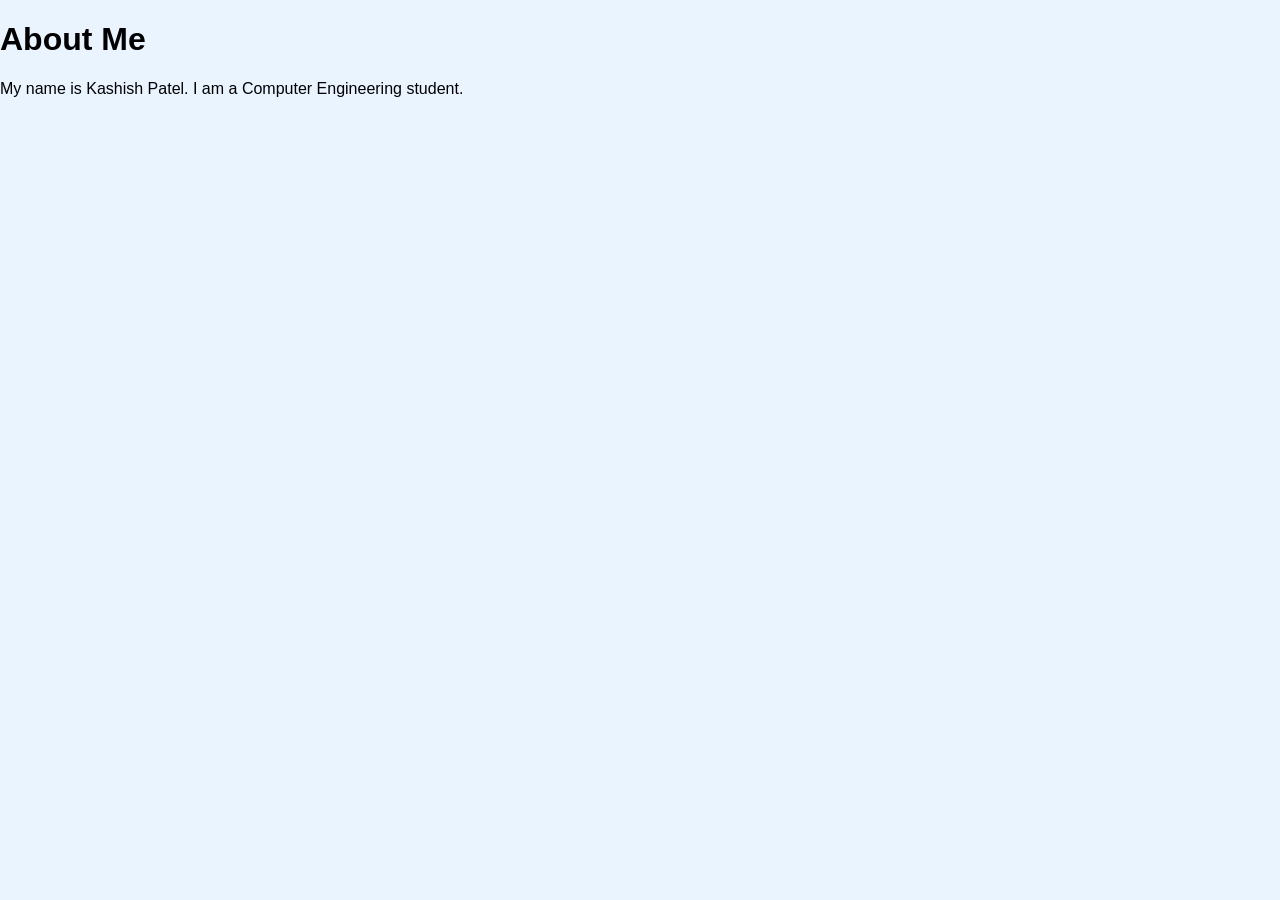
==== about.html @ 567d525a "Create about.html" ====
<!DOCTYPE html>
<html>
<head>
    <title>About</title>
    <link rel="stylesheet" href="style.css">
</head>
<body>

    <h1>About Me</h1>

    <p>My name is Kashish Patel. I am a Computer Engineering student.</p>

</body>
</html>
---- style.css ----
body{
    margin:0;
    font-family:Arial,sans-serif;
    background:#eaf4ff;
}

header{
    background:#0077cc;
    color:white;
    text-align:center;
    padding:25px;
}

nav{
    background:#005fa3;
    text-align:center;
    padding:15px;
}

nav a{
    color:white;
    text-decoration:none;
    margin:15px;
    font-weight:bold;
}

.container{
    width:80%;
    max-width:600px;
    margin:30px auto;
    background:white;
    padding:20px;
    border-radius:10px;
    text-align:center;
}

input,select{
    width:90%;
    padding:10px;
    margin:10px;
    border:1px solid #ccc;
    border-radius:5px;
}

button{
    background:#0077cc;
    color:white;
    border:none;
    padding:12px 20px;
    border-radius:5px;
    cursor:pointer;
}

button:hover{
    background:#005fa3;
}

#result{
    margin-top:20px;
    color:green;
    font-weight:bold;
    font-size:20px;
}

footer{
    text-align:center;
    background:#0077cc;
    color:white;
    padding:15px;
    margin-top:30px;
}
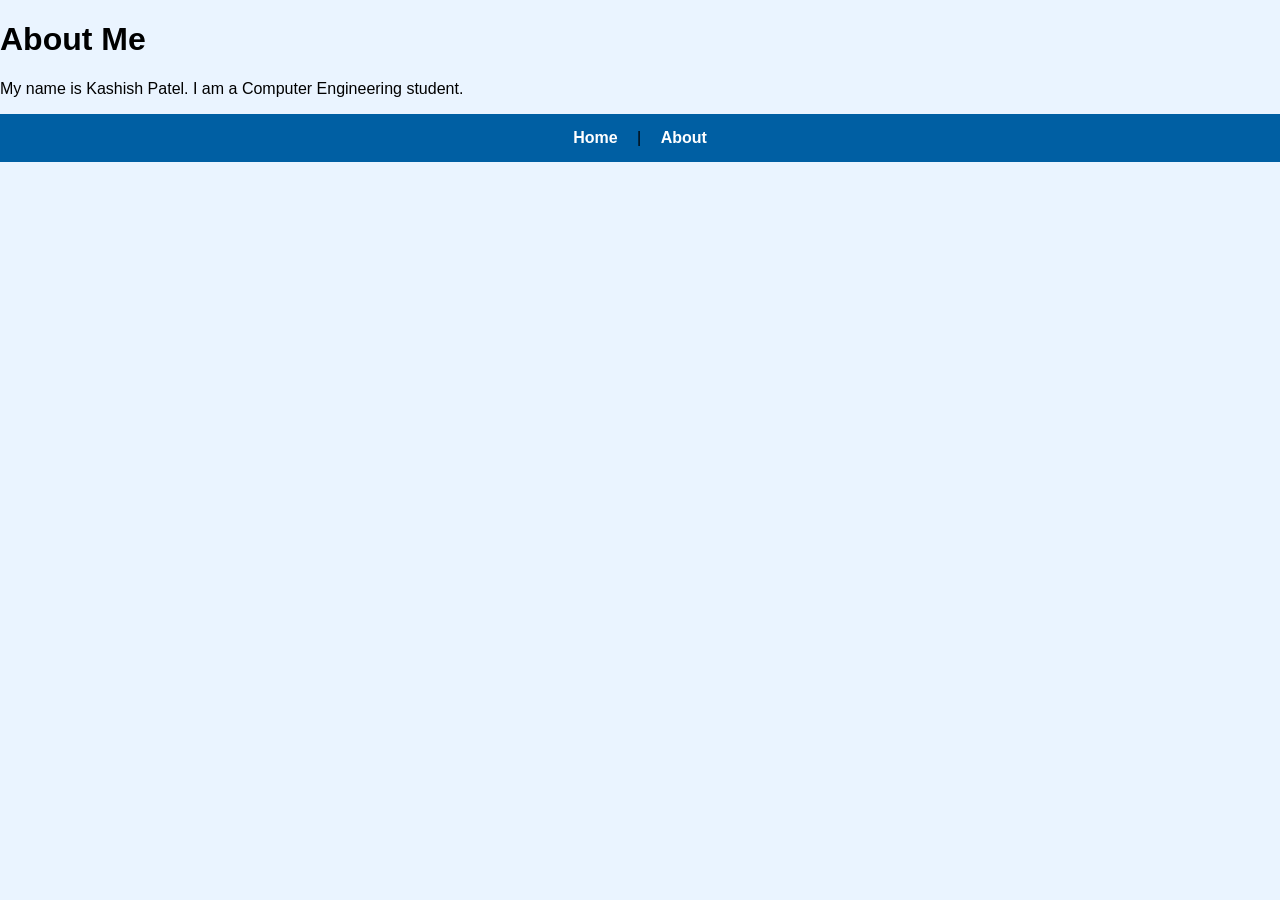
==== commit 16378332: "Update about.html" ====
--- a/about.html
+++ b/about.html
@@ -12,3 +12,7 @@
 
 </body>
 </html>
+<nav>
+    <a href="index.html">Home</a> |
+    <a href="about.html">About</a>
+</nav>
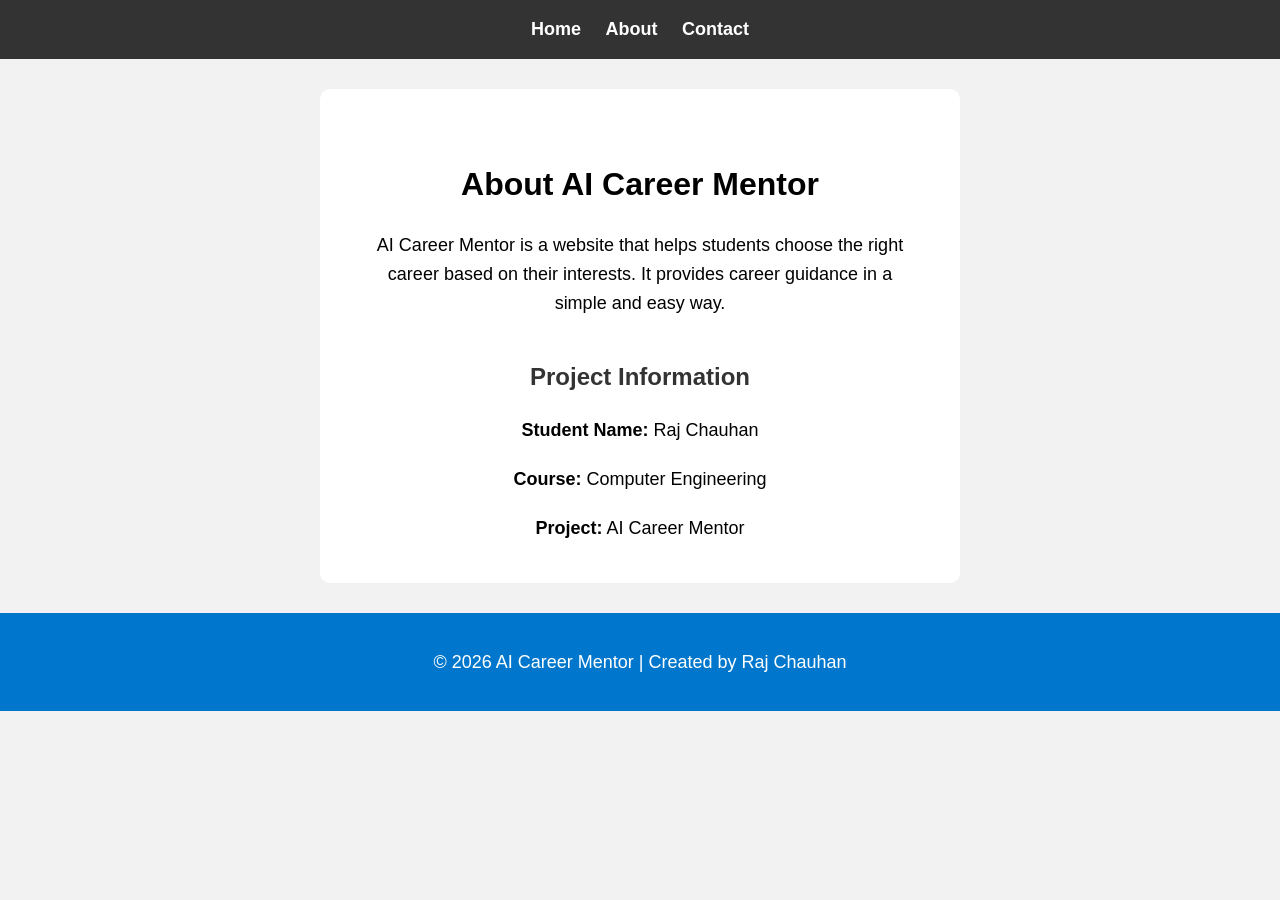
==== commit c21cca8e: "Update about.html" ====
--- a/about.html
+++ b/about.html
@@ -1,18 +1,38 @@
 <!DOCTYPE html>
-<html>
+<html lang="en">
 <head>
-    <title>About</title>
+    <meta charset="UTF-8">
+    <meta name="viewport" content="width=device-width, initial-scale=1.0">
+    <title>About - AI Career Mentor</title>
     <link rel="stylesheet" href="style.css">
 </head>
 <body>
 
-    <h1>About Me</h1>
+<nav>
+    <a href="index.html">Home</a>
+    <a href="about.html">About</a>
+    <a href="contact.html">Contact</a>
+</nav>
 
-    <p>My name is Kashish Patel. I am a Computer Engineering student.</p>
+<div class="container">
+    <h1>About AI Career Mentor</h1>
+
+    <p>
+        AI Career Mentor is a website that helps students choose the right
+        career based on their interests. It provides career guidance in a
+        simple and easy way.
+    </p>
+
+    <h2>Project Information</h2>
+
+    <p><strong>Student Name:</strong> Raj Chauhan</p>
+    <p><strong>Course:</strong> Computer Engineering</p>
+    <p><strong>Project:</strong> AI Career Mentor</p>
+</div>
+
+<footer>
+    <p>© 2026 AI Career Mentor | Created by Raj Chauhan</p>
+</footer>
 
 </body>
 </html>
-<nav>
-    <a href="index.html">Home</a> |
-    <a href="about.html">About</a>
-</nav>
--- a/style.css
+++ b/style.css
@@ -69,3 +69,92 @@
     padding:15px;
     margin-top:30px;
 }
+body {
+    font-family: Arial, sans-serif;
+    margin: 0;
+    padding: 0;
+    text-align: center;
+    background-color: #f2f2f2;
+}
+
+nav {
+    background-color: #333;
+    padding: 15px;
+}
+
+nav a {
+    color: white;
+    text-decoration: none;
+    margin: 0 10px;
+    font-size: 18px;
+}
+
+nav a:hover {
+    color: yellow;
+}
+
+h1 {
+    margin-top: 50px;
+}
+button {
+    padding: 10px 20px;
+    font-size: 16px;
+    margin-top: 20px;
+    cursor: pointer;
+    background-color: #333;
+    color: white;
+    border: none;
+    border-radius: 5px;
+}
+
+button:hover {
+    background-color: orange;
+}
+p {
+    font-size: 18px;
+    margin: 20px;
+}
+
+body {
+    line-height: 1.6;
+}
+
+nav {
+    position: sticky;
+    top: 0;
+}
+
+@media (max-width: 600px) {
+    nav a {
+        display: block;
+        margin: 10px 0;
+    }
+
+    button {
+        width: 80%;
+    }
+}
+h2 {
+    margin-top: 40px;
+    color: #333;
+}
+
+ul {
+    list-style-type: none;
+    padding: 0;
+}
+
+ul li {
+    background-color: white;
+    margin: 10px auto;
+    padding: 10px;
+    width: 60%;
+    border-radius: 5px;
+    box-shadow: 0px 0px 5px #ccc;
+}
+img {
+    border-radius: 50%;
+    margin-top: 20px;
+    border: 3px solid #333;
+}
+update website
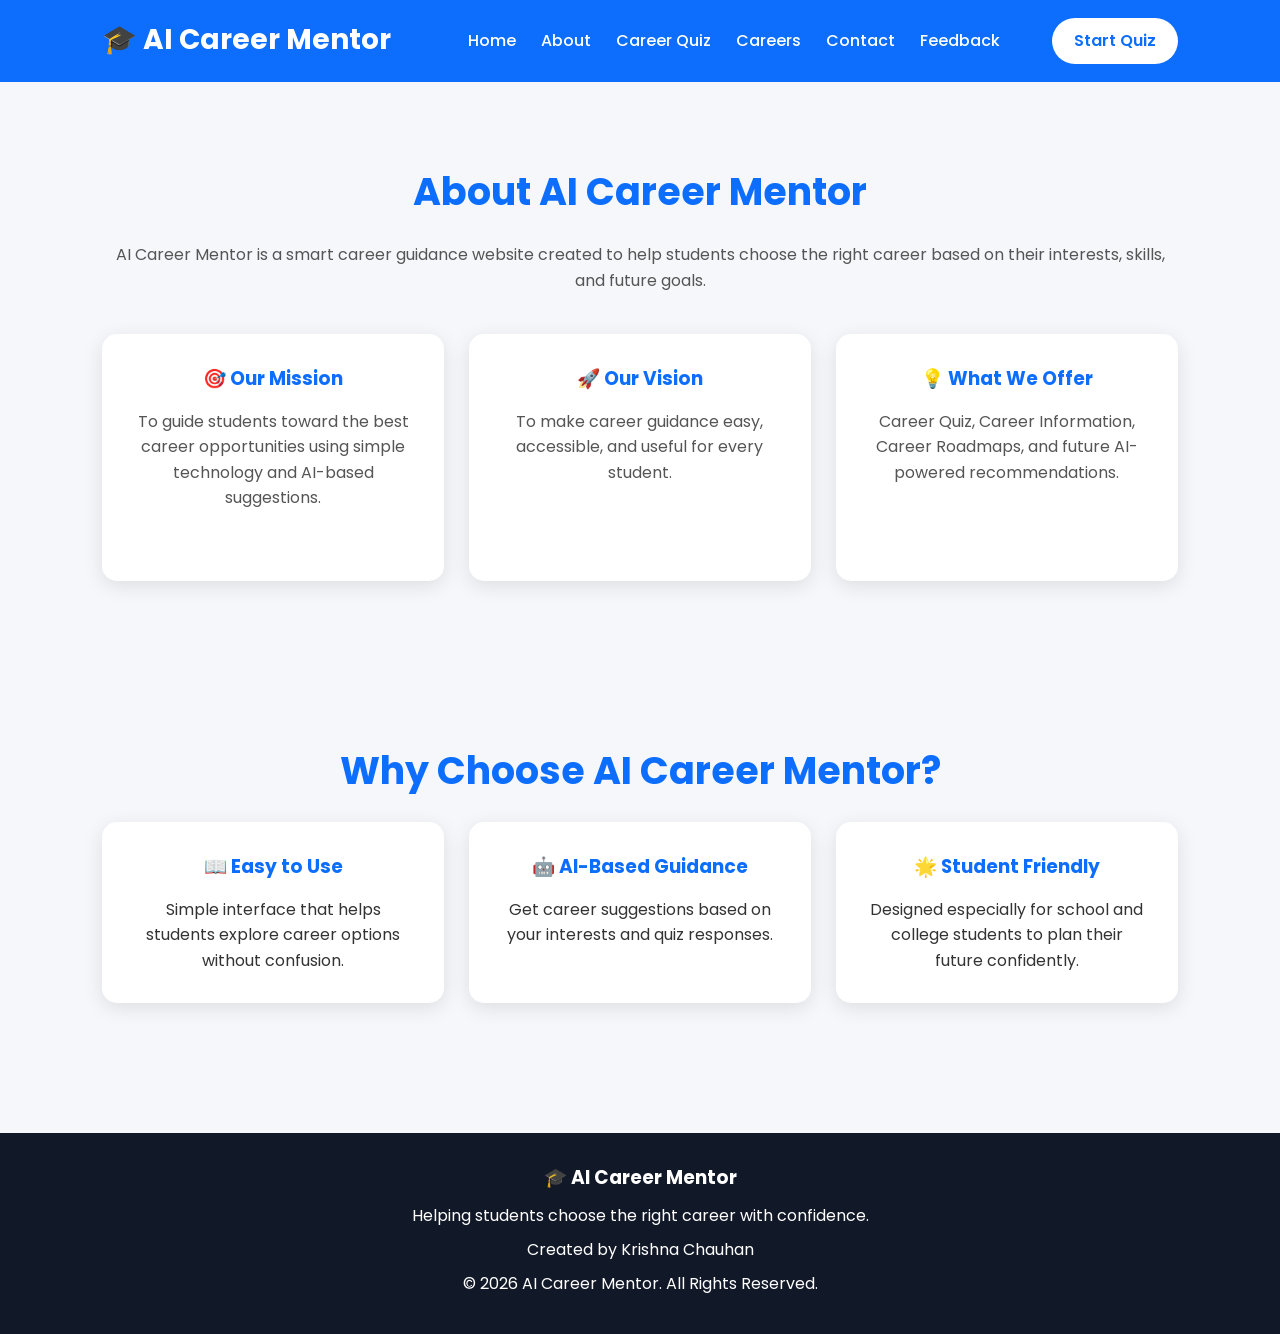
==== commit 459c5b5f: "Update about.html" ====
--- a/about.html
+++ b/about.html
@@ -1,38 +1,130 @@
 <!DOCTYPE html>
 <html lang="en">
+
 <head>
     <meta charset="UTF-8">
     <meta name="viewport" content="width=device-width, initial-scale=1.0">
-    <title>About - AI Career Mentor</title>
+    <title>About | AI Career Mentor</title>
+
     <link rel="stylesheet" href="style.css">
 </head>
+
 <body>
 
-<nav>
-    <a href="index.html">Home</a>
-    <a href="about.html">About</a>
-    <a href="contact.html">Contact</a>
+<header>
+
+<nav class="navbar">
+
+<div class="logo">
+🎓 AI Career Mentor
+</div>
+
+<ul class="nav-links">
+<li><a href="index.html">Home</a></li>
+<li><a href="about.html">About</a></li>
+<li><a href="quiz.html">Career Quiz</a></li>
+<li><a href="careers.html">Careers</a></li>
+<li><a href="contact.html">Contact</a></li>
+<li><a href="feedback.html">Feedback</a></li>
+</ul>
+
+<a href="quiz.html" class="btn">
+Start Quiz
+</a>
+
 </nav>
 
-<div class="container">
-    <h1>About AI Career Mentor</h1>
+</header>
 
-    <p>
-        AI Career Mentor is a website that helps students choose the right
-        career based on their interests. It provides career guidance in a
-        simple and easy way.
-    </p>
+<section class="features">
 
-    <h2>Project Information</h2>
+<h2>About AI Career Mentor</h2>
 
-    <p><strong>Student Name:</strong> Raj Chauhan</p>
-    <p><strong>Course:</strong> Computer Engineering</p>
-    <p><strong>Project:</strong> AI Career Mentor</p>
+<p>
+AI Career Mentor is a smart career guidance website created to help students choose the right career based on their interests, skills, and future goals.
+</p>
+
+<div class="feature-box">
+
+<div class="card">
+<h3>🎯 Our Mission</h3>
+<p>
+To guide students toward the best career opportunities using simple technology and AI-based suggestions.
+</p>
 </div>
 
+<div class="card">
+<h3>🚀 Our Vision</h3>
+<p>
+To make career guidance easy, accessible, and useful for every student.
+</p>
+</div>
+
+<div class="card">
+<h3>💡 What We Offer</h3>
+<p>
+Career Quiz, Career Information, Career Roadmaps, and future AI-powered recommendations.
+</p>
+</div>
+
+</div>
+
+</section>
+<section class="career-section">
+
+<h2>Why Choose AI Career Mentor?</h2>
+
+<div class="career-container">
+
+<div class="career-card">
+<h3>📖 Easy to Use</h3>
+<p>
+Simple interface that helps students explore career options without confusion.
+</p>
+</div>
+
+<div class="career-card">
+<h3>🤖 AI-Based Guidance</h3>
+<p>
+Get career suggestions based on your interests and quiz responses.
+</p>
+</div>
+
+<div class="career-card">
+<h3>🌟 Student Friendly</h3>
+<p>
+Designed especially for school and college students to plan their future confidently.
+</p>
+</div>
+
+</div>
+
+</section>
+
 <footer>
-    <p>© 2026 AI Career Mentor | Created by Raj Chauhan</p>
+
+<div class="footer-content">
+
+<h3>🎓 AI Career Mentor</h3>
+
+<p>
+Helping students choose the right career with confidence.
+</p>
+
+<p>
+Created by Krishna Chauhan
+</p>
+
+<p>
+© 2026 AI Career Mentor. All Rights Reserved.
+</p>
+
+</div>
+
 </footer>
 
+<script src="script.js"></script>
+
 </body>
+
 </html>
--- a/style.css
+++ b/style.css
@@ -1,160 +1,337 @@
+/* ===========================
+   AI Career Mentor
+   Final Style.css
+=========================== */
+
+@import url('https://fonts.googleapis.com/css2?family=Poppins:wght@300;400;500;600;700&display=swap');
+
+*{
+    margin:0;
+    padding:0;
+    box-sizing:border-box;
+    font-family:'Poppins',sans-serif;
+}
+
 body{
-    margin:0;
-    font-family:Arial,sans-serif;
-    background:#eaf4ff;
-}
-
-header{
-    background:#0077cc;
-    color:white;
-    text-align:center;
-    padding:25px;
-}
-
-nav{
-    background:#005fa3;
-    text-align:center;
-    padding:15px;
-}
-
-nav a{
-    color:white;
+    background:#f5f7fb;
+    color:#333;
+    line-height:1.6;
+}
+
+/* Navbar */
+
+.navbar{
+    display:flex;
+    justify-content:space-between;
+    align-items:center;
+    padding:18px 8%;
+    background:#0d6efd;
+    position:sticky;
+    top:0;
+    z-index:1000;
+}
+
+.logo{
+    color:#fff;
+    font-size:28px;
+    font-weight:700;
+}
+
+.nav-links{
+    display:flex;
+    list-style:none;
+}
+
+.nav-links li{
+    margin-left:25px;
+}
+
+.nav-links a{
+    color:#fff;
     text-decoration:none;
-    margin:15px;
-    font-weight:bold;
-}
-
-.container{
-    width:80%;
-    max-width:600px;
-    margin:30px auto;
-    background:white;
-    padding:20px;
+    font-weight:500;
+    transition:0.3s;
+}
+
+.nav-links a:hover{
+    color:#ffd43b;
+}
+
+.btn{
+    background:#fff;
+    color:#0d6efd;
+    text-decoration:none;
+    padding:10px 22px;
+    border-radius:30px;
+    font-weight:600;
+    transition:0.3s;
+}
+
+.btn:hover{
+    background:#ffd43b;
+    color:#000;
+}
+
+/* Hero Section */
+
+.hero{
+    display:flex;
+    justify-content:space-between;
+    align-items:center;
+    padding:80px 8%;
+    gap:50px;
+}
+
+.hero-text{
+    flex:1;
+}
+
+.hero-text h1{
+    font-size:48px;
+    color:#0d6efd;
+    margin-bottom:20px;
+}
+
+.hero-text p{
+    font-size:18px;
+    margin-bottom:30px;
+    color:#555;
+}
+
+.hero-btn{
+    display:inline-block;
+    background:#0d6efd;
+    color:#fff;
+    padding:14px 30px;
+    border-radius:30px;
+    text-decoration:none;
+    font-weight:600;
+    transition:.3s;
+}
+
+.hero-btn:hover{
+    background:#084298;
+}
+
+.hero-image{
+    flex:1;
+    text-align:center;
+}
+
+.hero-image img{
+    width:100%;
+    max-width:450px;
+}
+/* ===========================
+   Features Section
+=========================== */
+
+.features{
+    padding:80px 8%;
+    text-align:center;
+}
+
+.features h2{
+    font-size:38px;
+    color:#0d6efd;
+    margin-bottom:20px;
+}
+
+.features p{
+    color:#555;
+    margin-bottom:40px;
+}
+
+.feature-box{
+    display:grid;
+    grid-template-columns:repeat(auto-fit,minmax(250px,1fr));
+    gap:25px;
+}
+
+.card{
+    background:#fff;
+    padding:30px;
+    border-radius:15px;
+    box-shadow:0 5px 20px rgba(0,0,0,0.1);
+    transition:0.3s;
+}
+
+.card:hover{
+    transform:translateY(-10px);
+    box-shadow:0 10px 30px rgba(0,0,0,0.15);
+}
+
+.card h3{
+    color:#0d6efd;
+    margin-bottom:15px;
+}
+
+/* ===========================
+   Career Section
+=========================== */
+
+.career-section{
+    padding:80px 8%;
+    text-align:center;
+}
+
+.career-section h2{
+    font-size:38px;
+    color:#0d6efd;
+    margin-bottom:20px;
+}
+
+.career-container{
+    display:grid;
+    grid-template-columns:repeat(auto-fit,minmax(280px,1fr));
+    gap:25px;
+}
+
+.career-card{
+    background:#fff;
+    padding:30px;
+    border-radius:15px;
+    box-shadow:0 5px 20px rgba(0,0,0,0.1);
+    transition:0.3s;
+}
+
+.career-card:hover{
+    transform:translateY(-10px);
+    box-shadow:0 10px 30px rgba(0,0,0,0.15);
+}
+
+.career-card h3{
+    color:#0d6efd;
+    margin-bottom:15px;
+}
+/* ===========================
+   CTA Section
+=========================== */
+
+.cta{
+    background:#0d6efd;
+    color:#fff;
+    text-align:center;
+    padding:70px 20px;
+}
+
+.cta h2{
+    font-size:38px;
+    margin-bottom:15px;
+}
+
+.cta p{
+    font-size:18px;
+    margin-bottom:30px;
+}
+
+.cta .hero-btn{
+    background:#fff;
+    color:#0d6efd;
+}
+
+.cta .hero-btn:hover{
+    background:#ffd43b;
+    color:#000;
+}
+
+/* ===========================
+   Forms
+=========================== */
+
+form{
+    max-width:700px;
+    margin:40px auto;
+    text-align:left;
+}
+
+form label{
+    font-weight:600;
+    display:block;
+    margin-bottom:8px;
+}
+
+form input,
+form select,
+form textarea{
+    width:100%;
+    padding:12px;
+    border:1px solid #ccc;
     border-radius:10px;
-    text-align:center;
-}
-
-input,select{
-    width:90%;
-    padding:10px;
-    margin:10px;
-    border:1px solid #ccc;
-    border-radius:5px;
-}
-
-button{
-    background:#0077cc;
-    color:white;
-    border:none;
-    padding:12px 20px;
-    border-radius:5px;
-    cursor:pointer;
-}
-
-button:hover{
-    background:#005fa3;
-}
-
-#result{
-    margin-top:20px;
-    color:green;
-    font-weight:bold;
-    font-size:20px;
-}
+    margin-bottom:20px;
+    font-size:16px;
+}
+
+form input:focus,
+form select:focus,
+form textarea:focus{
+    outline:none;
+    border-color:#0d6efd;
+}
+
+/* ===========================
+   Footer
+=========================== */
 
 footer{
-    text-align:center;
-    background:#0077cc;
-    color:white;
-    padding:15px;
-    margin-top:30px;
-}
-body {
-    font-family: Arial, sans-serif;
-    margin: 0;
-    padding: 0;
-    text-align: center;
-    background-color: #f2f2f2;
-}
-
-nav {
-    background-color: #333;
-    padding: 15px;
-}
-
-nav a {
-    color: white;
-    text-decoration: none;
-    margin: 0 10px;
-    font-size: 18px;
-}
-
-nav a:hover {
-    color: yellow;
-}
-
-h1 {
-    margin-top: 50px;
-}
-button {
-    padding: 10px 20px;
-    font-size: 16px;
-    margin-top: 20px;
-    cursor: pointer;
-    background-color: #333;
-    color: white;
-    border: none;
-    border-radius: 5px;
-}
-
-button:hover {
-    background-color: orange;
-}
-p {
-    font-size: 18px;
-    margin: 20px;
-}
-
-body {
-    line-height: 1.6;
-}
-
-nav {
-    position: sticky;
-    top: 0;
-}
-
-@media (max-width: 600px) {
-    nav a {
-        display: block;
-        margin: 10px 0;
-    }
-
-    button {
-        width: 80%;
-    }
-}
-h2 {
-    margin-top: 40px;
-    color: #333;
-}
-
-ul {
-    list-style-type: none;
-    padding: 0;
-}
-
-ul li {
-    background-color: white;
-    margin: 10px auto;
-    padding: 10px;
-    width: 60%;
-    border-radius: 5px;
-    box-shadow: 0px 0px 5px #ccc;
-}
-img {
-    border-radius: 50%;
-    margin-top: 20px;
-    border: 3px solid #333;
-}
-update website
+    background:#111827;
+    color:#fff;
+    text-align:center;
+    padding:30px;
+    margin-top:50px;
+}
+
+.footer-content h3{
+    margin-bottom:10px;
+}
+
+.footer-content p{
+    margin:8px 0;
+}
+
+/* ===========================
+   Responsive Design
+=========================== */
+
+@media (max-width:768px){
+
+.navbar{
+    flex-direction:column;
+    gap:15px;
+}
+
+.nav-links{
+    flex-direction:column;
+    text-align:center;
+}
+
+.nav-links li{
+    margin:10px 0;
+}
+
+.hero{
+    flex-direction:column;
+    text-align:center;
+}
+
+.hero-text h1{
+    font-size:34px;
+}
+
+.hero-image img{
+    max-width:300px;
+}
+
+.btn,
+.hero-btn{
+    display:inline-block;
+    width:100%;
+    text-align:center;
+}
+
+.feature-box,
+.career-container{
+    grid-template-columns:1fr;
+}
+
+}
